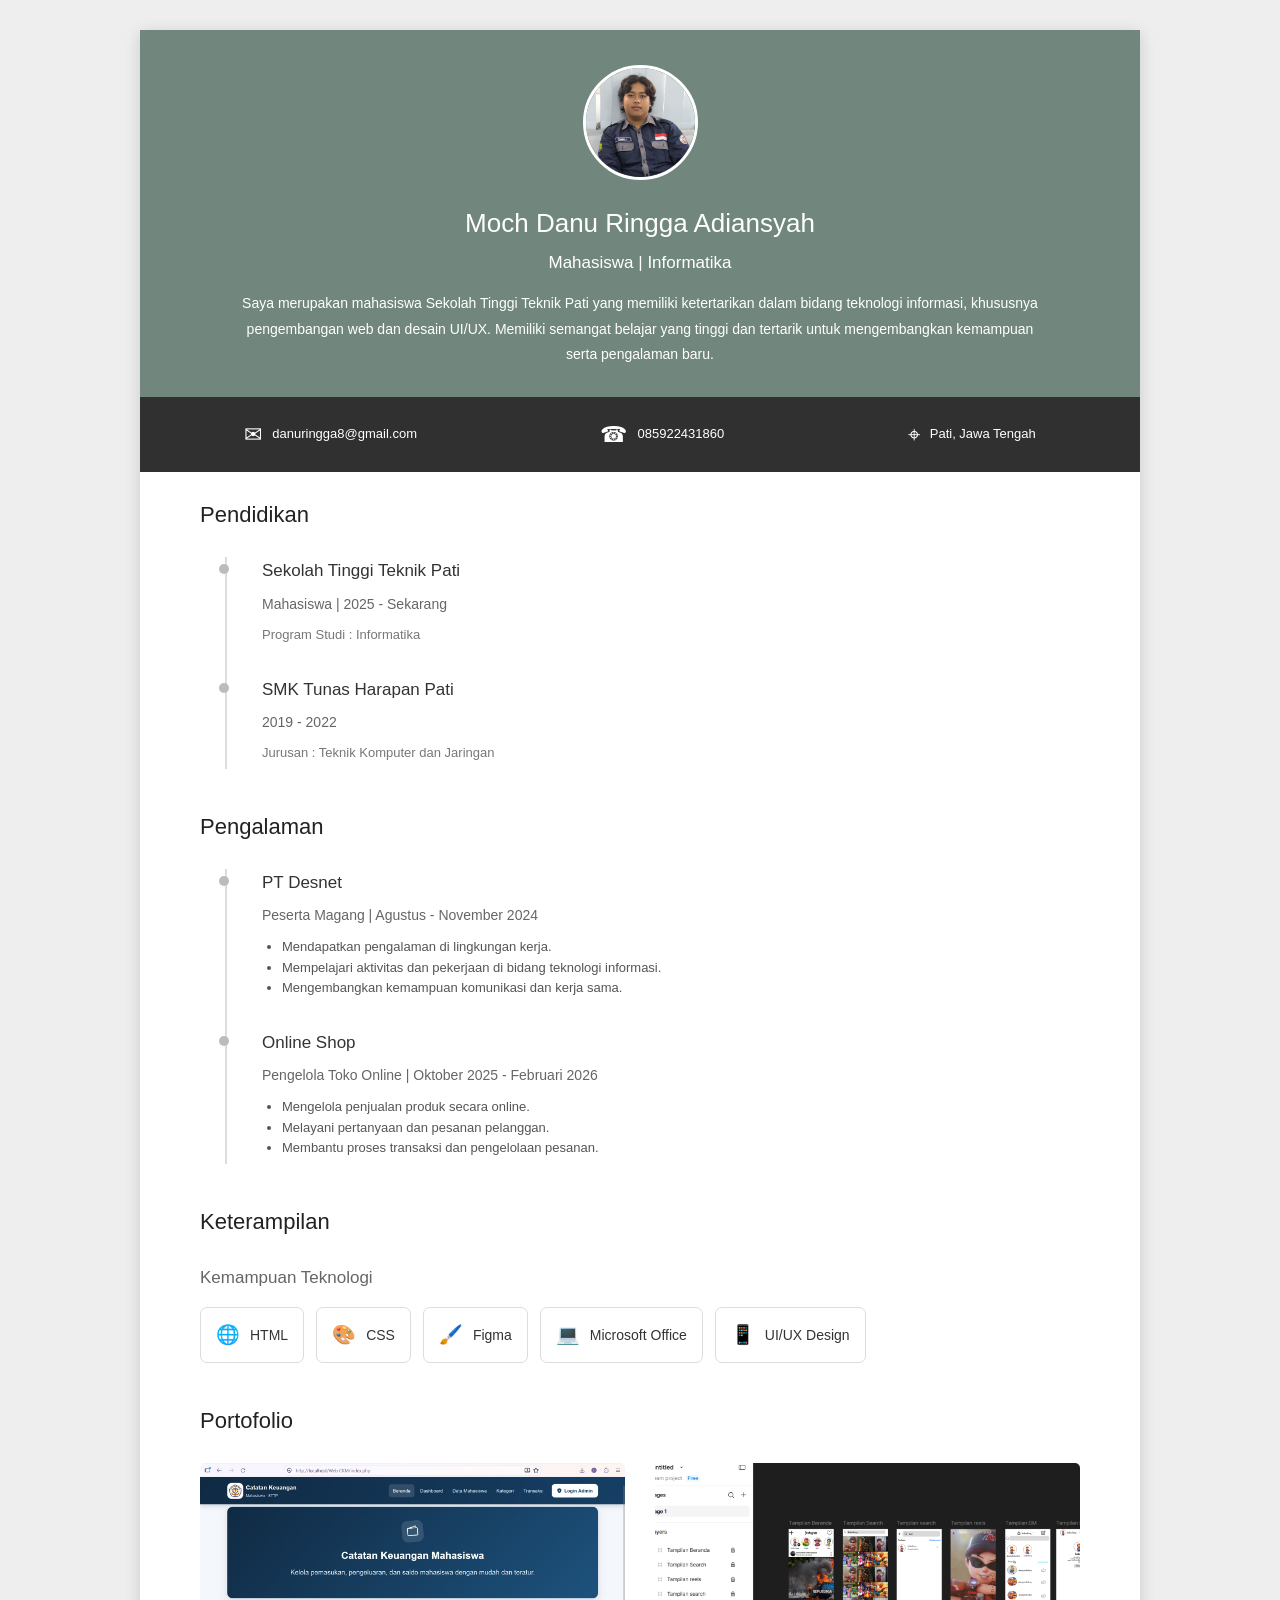
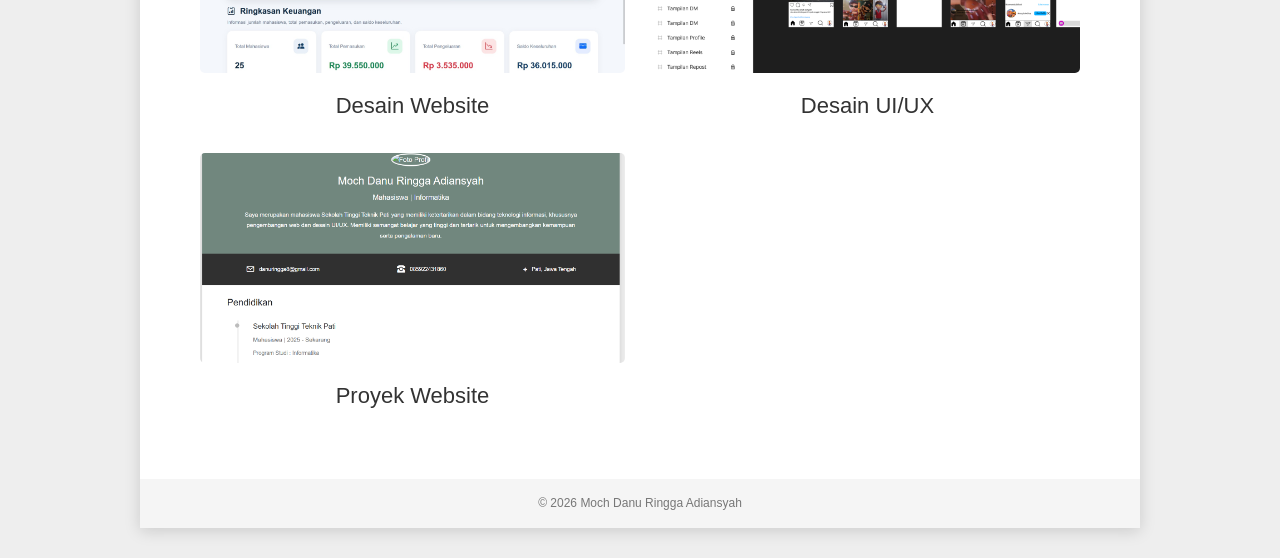
==== index.html @ a923d897 "Rename cv.html to index.html" ====
<!DOCTYPE html>
<html lang="id">
<head>
    <meta charset="UTF-8">
    <meta name="viewport" content="width=device-width, initial-scale=1.0">
    <title>CV - Moch Danu Ringga Adiansyah</title>
    <link rel="stylesheet" href="cv.css">

    <style>
        /* Memperbaiki posisi tulisan portofolio */
        .portfolio-item {
            width: 100%;
            text-align: center !important;
        }

        .portfolio-item img {
            display: block;
            width: 100%;
        }

        .portfolio-item h3 {
            display: block;
            width: 100%;
            text-align: center !important;
            margin-top: 15px;
            font-size: 22px;
            font-weight: normal;
        }
    </style>
</head>

<body>

    <div class="cv-container">

        <!-- HEADER / PROFIL -->
        <header class="header">

            <img src="images/pp.jpeg" alt="Foto Profil" class="profile-img">

            <h1>Moch Danu Ringga Adiansyah</h1>

            <h3>Mahasiswa | Informatika</h3>

            <p>
                Saya merupakan mahasiswa Sekolah Tinggi Teknik Pati
                yang memiliki ketertarikan dalam bidang teknologi informasi,
                khususnya pengembangan web dan desain UI/UX.
                Memiliki semangat belajar yang tinggi dan tertarik
                untuk mengembangkan kemampuan serta pengalaman baru.
            </p>

        </header>

        <!-- KONTAK -->
        <section class="contact">

            <div class="contact-item">
                <span>✉</span>
                <p><a href="mailto:danuringga8@gmail.com">danuringga8@gmail.com</a></p>
            </div>

            <div class="contact-item">
                <span>☎</span>
                <p>085922431860</p>
            </div>

            <div class="contact-item">
                <span>⌖</span>
                <p>Pati, Jawa Tengah</p>
            </div>

        </section>

        <!-- ISI CV -->
        <main class="content">

            <!-- PENDIDIKAN -->
            <section class="section">

                <h2>Pendidikan</h2>

                <div class="timeline">

                    <div class="timeline-item">
                        <h3>Sekolah Tinggi Teknik Pati</h3>
                        <h4>Mahasiswa | 2025 - Sekarang</h4>
                        <p>Program Studi : Informatika</p>
                    </div>

                    <div class="timeline-item">
                        <h3>SMK Tunas Harapan Pati</h3>
                        <h4>2019 - 2022</h4>
                        <p>Jurusan : Teknik Komputer dan Jaringan</p>
                    </div>

                </div>

            </section>

            <!-- PENGALAMAN -->
            <section class="section">

                <h2>Pengalaman</h2>

                <div class="timeline">

                    <div class="timeline-item">
                        <h3>PT Desnet</h3>
                        <h4>Peserta Magang | Agustus - November 2024</h4>
                        <ul>
                            <li>Mendapatkan pengalaman di lingkungan kerja.</li>
                            <li>Mempelajari aktivitas dan pekerjaan di bidang teknologi informasi.</li>
                            <li>Mengembangkan kemampuan komunikasi dan kerja sama.</li>
                        </ul>
                    </div>

                    <div class="timeline-item">
                        <h3>Online Shop</h3>
                        <h4>Pengelola Toko Online | Oktober 2025 - Februari 2026</h4>
                        <ul>
                            <li>Mengelola penjualan produk secara online.</li>
                            <li>Melayani pertanyaan dan pesanan pelanggan.</li>
                            <li>Membantu proses transaksi dan pengelolaan pesanan.</li>
                        </ul>
                    </div>

                </div>

            </section>

            <!-- KETERAMPILAN -->
            <section class="section">

                <h2>Keterampilan</h2>

                <h3 class="skill-title">Kemampuan Teknologi</h3>

                <div class="skills">

                    <div class="skill-box">
                        <span>🌐</span>
                        HTML
                    </div>

                    <div class="skill-box">
                        <span>🎨</span>
                        CSS
                    </div>

                    <div class="skill-box">
                        <span>🖌️</span>
                        Figma
                    </div>

                    <div class="skill-box">
                        <span>💻</span>
                        Microsoft Office
                    </div>

                    <div class="skill-box">
                        <span>📱</span>
                        UI/UX Design
                    </div>

                </div>

            </section>

            <!-- PORTOFOLIO -->
            <section class="section">

                <h2>Portofolio</h2>

                <div class="portfolio">

                    <div class="portfolio-item">
                        <img src="images/desainweb.jpeg" alt="Desain Website">
                        <h3>Desain Website</h3>
                    </div>

                    <div class="portfolio-item">
                        <img src="images/uiux.png" alt="Desain UI/UX">
                        <h3>Desain UI/UX</h3>
                    </div>

                    <div class="portfolio-item">
                        <img src="images/proyekweb.png" alt="Proyek Website">
                        <h3>Proyek Website</h3>
                    </div>

                </div>

            </section>

        </main>

        <!-- FOOTER -->
        <footer>
            <p>© 2026 Moch Danu Ringga Adiansyah</p>
        </footer>

    </div>

</body>
</html>
---- cv.css ----
*{
    margin: 0;
    padding: 0;
    box-sizing: border-box;
}

body {
    font-family: Arial, Helvetica, sans-serif;
    background-color: #eeeeee;
    color: #333;
    line-height: 1.6;
}

/* =========================
   CONTAINER CV
========================= */
.cv-container {
    width: 90%;
    max-width: 1000px;
    margin: 30px auto;
    background-color: white;
    box-shadow: 0 3px 15px rgba(0, 0, 0, 0.15);
}

/* =========================
   HEADER
========================= */
.header {
    background-color: #71877e;
    color: white;
    text-align: center;
    padding: 35px 50px 30px;
}

.profile-img {
    width: 115px;
    height: 115px;
    border-radius: 50%;
    object-fit: cover;
    border: 3px solid white;
    margin-bottom: 15px;
}

.header h1 {
    font-size: 26px;
    font-weight: normal;
    margin-bottom: 5px;
}

.header h3 {
    font-size: 17px;
    font-weight: normal;
    margin-bottom: 15px;
}

.header p {
    max-width: 800px;
    margin: auto;
    font-size: 14px;
    line-height: 1.8;
}

/* =========================
   KONTAK
========================= */
.contact {
    background-color: #303030;
    color: white;
    display: flex;
    justify-content: space-around;
    align-items: center;
    flex-wrap: wrap;
    padding: 20px;
    gap: 15px;
}

.contact-item {
    display: flex;
    align-items: center;
    gap: 10px;
}

.contact-item span {
    font-size: 22px;
}

.contact-item p {
    font-size: 13px;
}

.contact-item a {
    color: white;
    text-decoration: none;
}

/* =========================
   BAGIAN KONTEN
========================= */
.content {
    padding: 25px 60px;
}

.section {
    margin-bottom: 40px;
}

.section h2 {
    font-size: 22px;
    font-weight: normal;
    margin-bottom: 25px;
    color: #222;
}

/* =========================
   TIMELINE
========================= */
.timeline {
    border-left: 2px solid #dddddd;
    margin-left: 25px;
    padding-left: 35px;
}

.timeline-item {
    position: relative;
    padding-bottom: 30px;
}

.timeline-item:last-child {
    padding-bottom: 5px;
}

.timeline-item::before {
    content: "";
    position: absolute;
    left: -43px;
    top: 7px;
    width: 10px;
    height: 10px;
    background-color: #bcbcbc;
    border-radius: 50%;
}

.timeline-item h3 {
    font-size: 17px;
    font-weight: normal;
    margin-bottom: 8px;
}

.timeline-item h4 {
    font-size: 14px;
    font-weight: normal;
    color: #666;
    margin-bottom: 10px;
}

.timeline-item p {
    font-size: 13px;
    color: #777;
}

.timeline-item ul {
    padding-left: 20px;
    font-size: 13px;
    color: #555;
}

/* =========================
   KETERAMPILAN
========================= */
.skill-title {
    font-size: 17px;
    font-weight: normal;
    color: #666;
    margin-bottom: 15px;
}

.skills {
    display: flex;
    flex-wrap: wrap;
    gap: 12px;
}

.skill-box {
    display: flex;
    align-items: center;
    gap: 10px;
    padding: 12px 15px;
    border: 1px solid #dddddd;
    border-radius: 7px;
    font-size: 14px;
    background-color: white;
    transition: 0.3s;
}

.skill-box:hover {
    background-color: #71877e;
    color: white;
    transform: translateY(-3px);
}

.skill-box span {
    font-size: 19px;
}

/* =========================
   PORTOFOLIO
========================= */
.portfolio {
    display: grid;
    grid-template-columns: repeat(2, minmax(0, 1fr));
    gap: 30px;
}

.portfolio-item {
    width: 100%;
    display: flex;
    flex-direction: column;
    align-items: center;
    justify-content: flex-start;
    text-align: center !important;
}

.portfolio-item img {
    display: block;
    width: 100%;
    height: 210px;
    object-fit: cover;
    border-radius: 5px;
    transition: 0.3s;
}

.portfolio-item img:hover {
    transform: scale(1.03);
}

.portfolio-item h3 {
    display: block;
    width: 100%;
    margin-top: 15px;
    margin-bottom: 0;
    font-size: 22px;
    font-weight: normal;
    text-align: center !important;
}

/* =========================
   FOOTER
========================= */
footer {
    background-color: #f5f5f5;
    text-align: center;
    padding: 15px;
    color: #777;
    font-size: 12px;
}

/* =========================
   RESPONSIVE HP
========================= */
@media screen and (max-width: 600px) {

    .cv-container {
        width: 95%;
        margin: 15px auto;
    }

    .header {
        padding: 25px 20px;
    }

    .header h1 {
        font-size: 21px;
    }

    .header p {
        font-size: 13px;
    }

    .contact {
        flex-direction: column;
        align-items: flex-start;
        padding-left: 25px;
    }

    .content {
        padding: 25px 20px;
    }

    .portfolio {
        grid-template-columns: 1fr;
        gap: 25px;
    }

    .portfolio-item {
        align-items: center;
        text-align: center !important;
    }

    .portfolio-item img {
        height: 180px;
    }

    .portfolio-item h3 {
        width: 100%;
        font-size: 19px;
        text-align: center !important;
    }

    .skills {
        gap: 8px;
    }

    .skill-box {
        font-size: 12px;
        padding: 9px;
    }
}
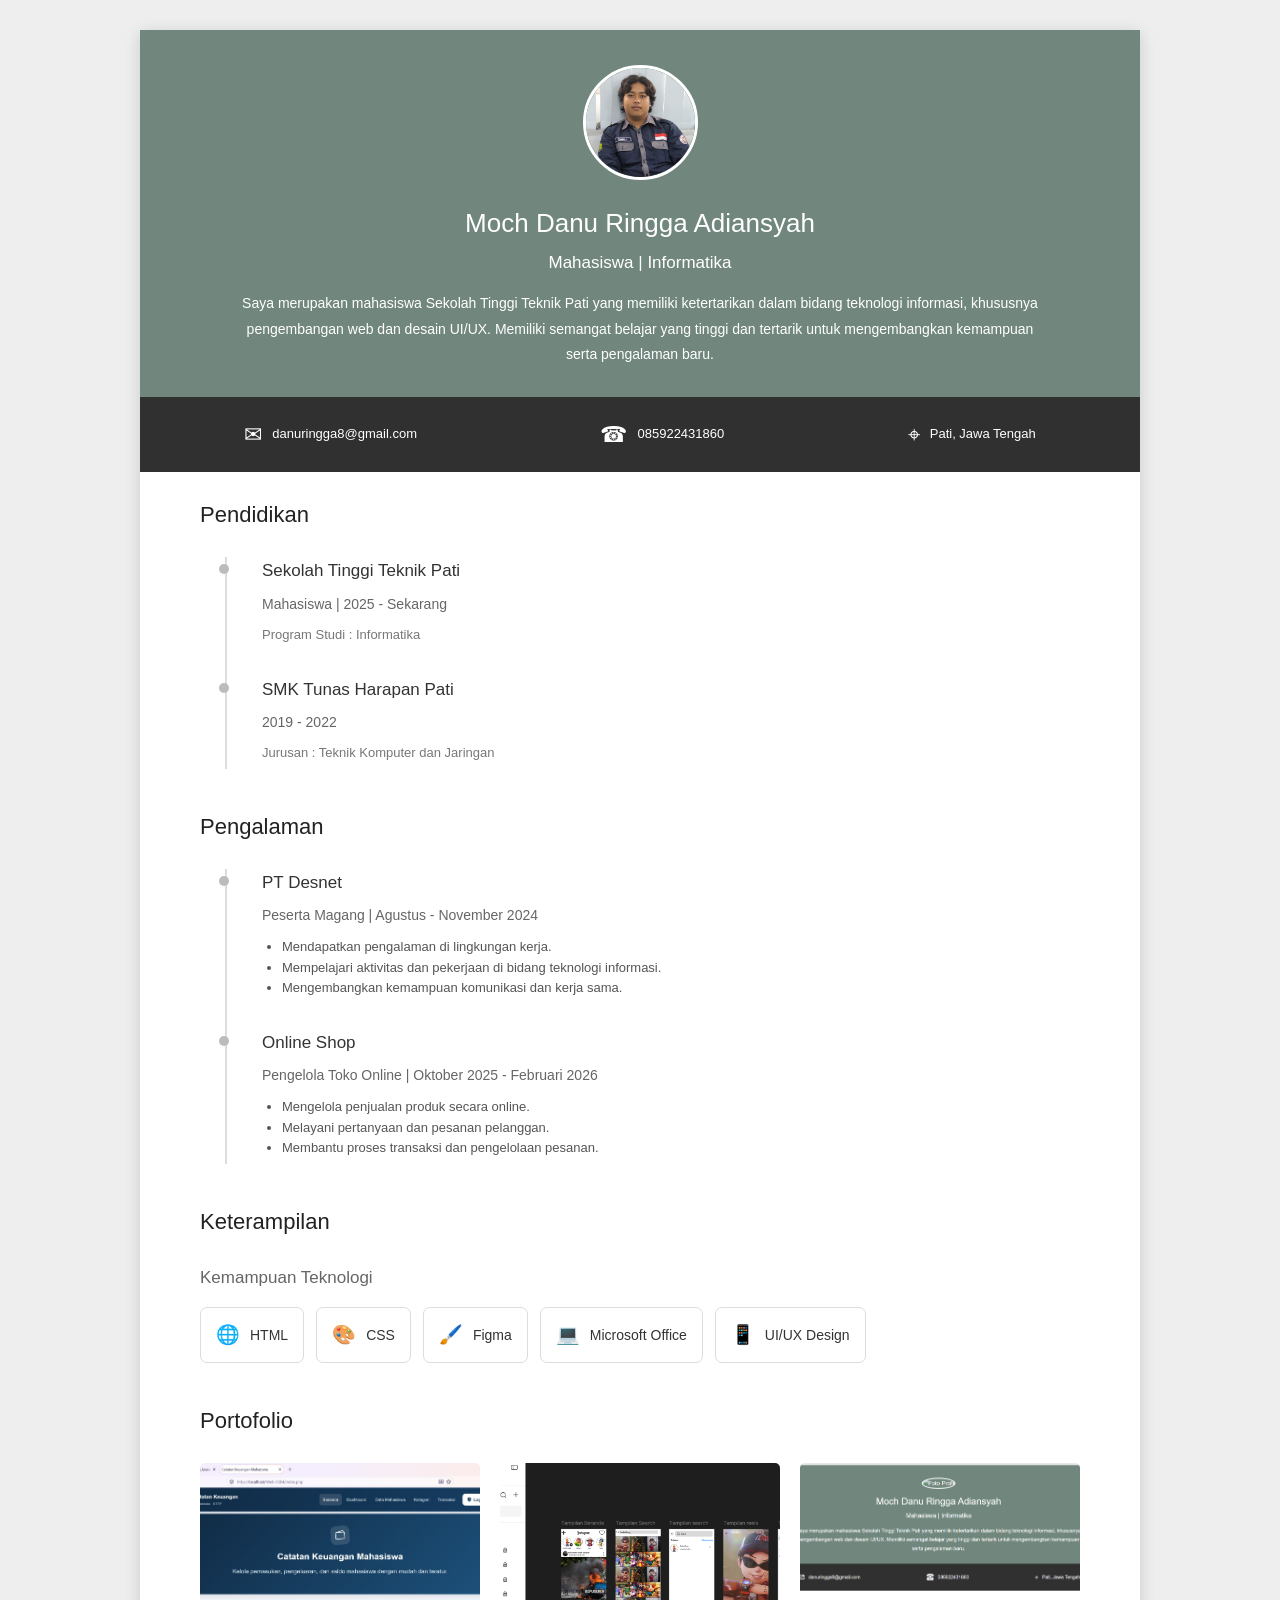
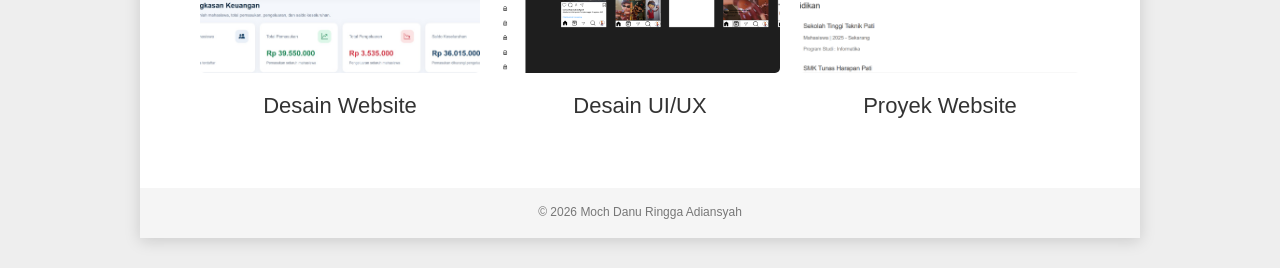
==== commit e0e1bf1a: "Enhance portfolio layout with grid display Updated portfolio layout to use a grid display for better" ====
--- a/index.html
+++ b/index.html
@@ -4,30 +4,41 @@
     <meta charset="UTF-8">
     <meta name="viewport" content="width=device-width, initial-scale=1.0">
     <title>CV - Moch Danu Ringga Adiansyah</title>
-    <link rel="stylesheet" href="cv.css">
+    <link rel="stylesheet" href="style.css">
 
     <style>
-        /* Memperbaiki posisi tulisan portofolio */
+        /* Mengatur 3 portofolio sejajar */
+        .portfolio {
+            display: grid !important;
+            grid-template-columns: repeat(3, 1fr) !important;
+            gap: 20px;
+            width: 100%;
+        }
+
         .portfolio-item {
             width: 100%;
-            text-align: center !important;
+            display: flex;
+            flex-direction: column;
+            align-items: center;
+            text-align: center;
         }
 
         .portfolio-item img {
             display: block;
             width: 100%;
+            height: 210px;
+            object-fit: cover;
         }
 
         .portfolio-item h3 {
-            display: block;
-            width: 100%;
-            text-align: center !important;
+            width: 100%;
+            text-align: center;
             margin-top: 15px;
             font-size: 22px;
             font-weight: normal;
         }
-    </style>
-</head>
+        </style>
+    </head>
 
 <body>
 
--- a/style.css
+++ b/style.css
@@ -0,0 +1,317 @@
+*{
+    margin: 0;
+    padding: 0;
+    box-sizing: border-box;
+}
+
+body {
+    font-family: Arial, Helvetica, sans-serif;
+    background-color: #eeeeee;
+    color: #333;
+    line-height: 1.6;
+}
+
+/* =========================
+   CONTAINER CV
+========================= */
+.cv-container {
+    width: 90%;
+    max-width: 1000px;
+    margin: 30px auto;
+    background-color: white;
+    box-shadow: 0 3px 15px rgba(0, 0, 0, 0.15);
+}
+
+/* =========================
+   HEADER
+========================= */
+.header {
+    background-color: #71877e;
+    color: white;
+    text-align: center;
+    padding: 35px 50px 30px;
+}
+
+.profile-img {
+    width: 115px;
+    height: 115px;
+    border-radius: 50%;
+    object-fit: cover;
+    border: 3px solid white;
+    margin-bottom: 15px;
+}
+
+.header h1 {
+    font-size: 26px;
+    font-weight: normal;
+    margin-bottom: 5px;
+}
+
+.header h3 {
+    font-size: 17px;
+    font-weight: normal;
+    margin-bottom: 15px;
+}
+
+.header p {
+    max-width: 800px;
+    margin: auto;
+    font-size: 14px;
+    line-height: 1.8;
+}
+
+/* =========================
+   KONTAK
+========================= */
+.contact {
+    background-color: #303030;
+    color: white;
+    display: flex;
+    justify-content: space-around;
+    align-items: center;
+    flex-wrap: wrap;
+    padding: 20px;
+    gap: 15px;
+}
+
+.contact-item {
+    display: flex;
+    align-items: center;
+    gap: 10px;
+}
+
+.contact-item span {
+    font-size: 22px;
+}
+
+.contact-item p {
+    font-size: 13px;
+}
+
+.contact-item a {
+    color: white;
+    text-decoration: none;
+}
+
+/* =========================
+   BAGIAN KONTEN
+========================= */
+.content {
+    padding: 25px 60px;
+}
+
+.section {
+    margin-bottom: 40px;
+}
+
+.section h2 {
+    font-size: 22px;
+    font-weight: normal;
+    margin-bottom: 25px;
+    color: #222;
+}
+
+/* =========================
+   TIMELINE
+========================= */
+.timeline {
+    border-left: 2px solid #dddddd;
+    margin-left: 25px;
+    padding-left: 35px;
+}
+
+.timeline-item {
+    position: relative;
+    padding-bottom: 30px;
+}
+
+.timeline-item:last-child {
+    padding-bottom: 5px;
+}
+
+.timeline-item::before {
+    content: "";
+    position: absolute;
+    left: -43px;
+    top: 7px;
+    width: 10px;
+    height: 10px;
+    background-color: #bcbcbc;
+    border-radius: 50%;
+}
+
+.timeline-item h3 {
+    font-size: 17px;
+    font-weight: normal;
+    margin-bottom: 8px;
+}
+
+.timeline-item h4 {
+    font-size: 14px;
+    font-weight: normal;
+    color: #666;
+    margin-bottom: 10px;
+}
+
+.timeline-item p {
+    font-size: 13px;
+    color: #777;
+}
+
+.timeline-item ul {
+    padding-left: 20px;
+    font-size: 13px;
+    color: #555;
+}
+
+/* =========================
+   KETERAMPILAN
+========================= */
+.skill-title {
+    font-size: 17px;
+    font-weight: normal;
+    color: #666;
+    margin-bottom: 15px;
+}
+
+.skills {
+    display: flex;
+    flex-wrap: wrap;
+    gap: 12px;
+}
+
+.skill-box {
+    display: flex;
+    align-items: center;
+    gap: 10px;
+    padding: 12px 15px;
+    border: 1px solid #dddddd;
+    border-radius: 7px;
+    font-size: 14px;
+    background-color: white;
+    transition: 0.3s;
+}
+
+.skill-box:hover {
+    background-color: #71877e;
+    color: white;
+    transform: translateY(-3px);
+}
+
+.skill-box span {
+    font-size: 19px;
+}
+
+/* =========================
+   PORTOFOLIO
+========================= */
+.portfolio {
+    display: grid;
+    grid-template-columns: repeat(2, minmax(0, 1fr));
+    gap: 30px;
+}
+
+.portfolio-item {
+    width: 100%;
+    display: flex;
+    flex-direction: column;
+    align-items: center;
+    justify-content: flex-start;
+    text-align: center !important;
+}
+
+.portfolio-item img {
+    display: block;
+    width: 100%;
+    height: 210px;
+    object-fit: cover;
+    border-radius: 5px;
+    transition: 0.3s;
+}
+
+.portfolio-item img:hover {
+    transform: scale(1.03);
+}
+
+.portfolio-item h3 {
+    display: block;
+    width: 100%;
+    margin-top: 15px;
+    margin-bottom: 0;
+    font-size: 22px;
+    font-weight: normal;
+    text-align: center !important;
+}
+
+/* =========================
+   FOOTER
+========================= */
+footer {
+    background-color: #f5f5f5;
+    text-align: center;
+    padding: 15px;
+    color: #777;
+    font-size: 12px;
+}
+
+/* =========================
+   RESPONSIVE HP
+========================= */
+@media screen and (max-width: 600px) {
+
+    .cv-container {
+        width: 95%;
+        margin: 15px auto;
+    }
+
+    .header {
+        padding: 25px 20px;
+    }
+
+    .header h1 {
+        font-size: 21px;
+    }
+
+    .header p {
+        font-size: 13px;
+    }
+
+    .contact {
+        flex-direction: column;
+        align-items: flex-start;
+        padding-left: 25px;
+    }
+
+    .content {
+        padding: 25px 20px;
+    }
+
+    .portfolio {
+        grid-template-columns: 1fr;
+        gap: 25px;
+    }
+
+    .portfolio-item {
+        align-items: center;
+        text-align: center !important;
+    }
+
+    .portfolio-item img {
+        height: 180px;
+    }
+
+    .portfolio-item h3 {
+        width: 100%;
+        font-size: 19px;
+        text-align: center !important;
+    }
+
+    .skills {
+        gap: 8px;
+    }
+
+    .skill-box {
+        font-size: 12px;
+        padding: 9px;
+    }
+}
